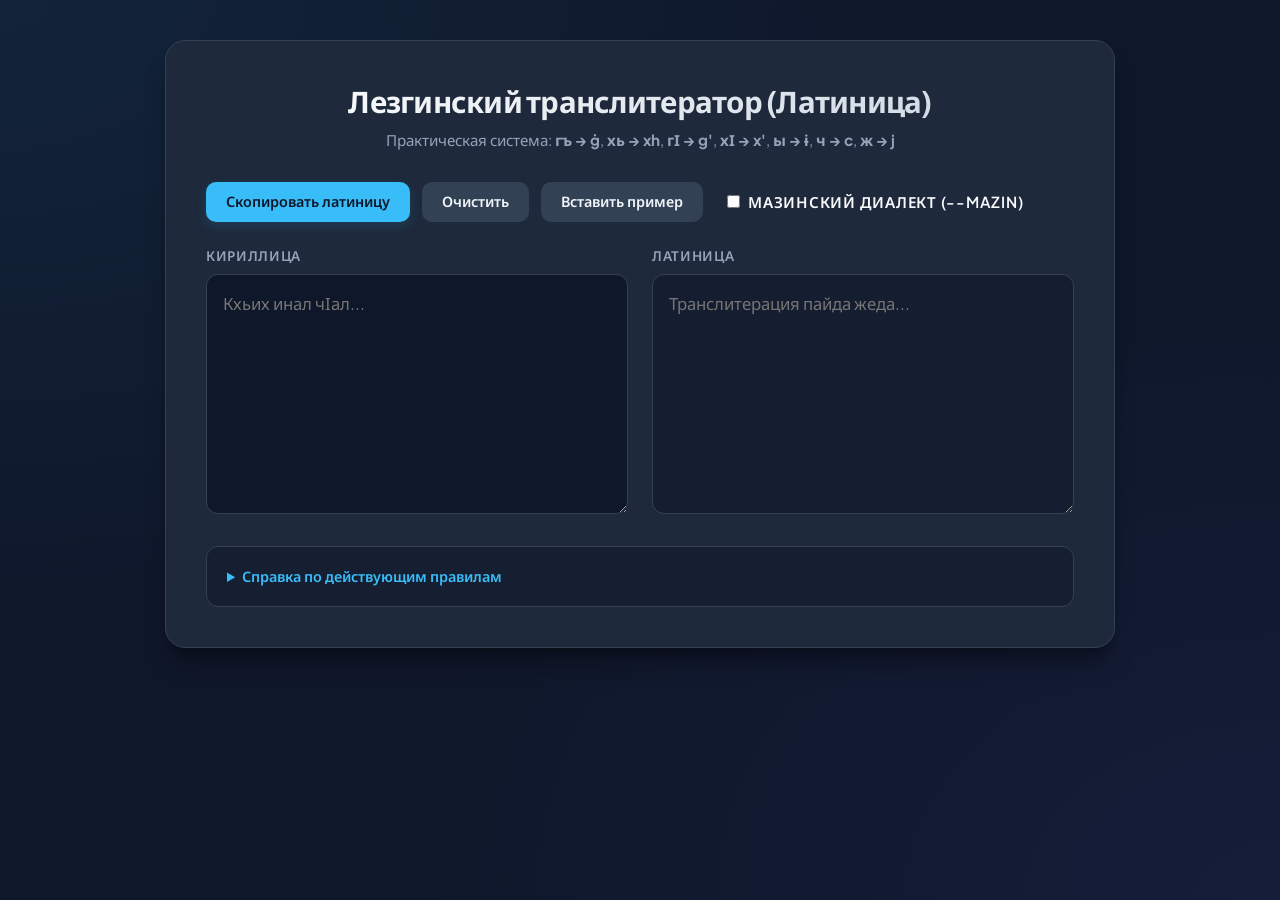
==== translit.html @ 874c747c "Update UI: enlarge report button and round bottom SRS action buttons" ====
<!DOCTYPE html>
<html lang="lez">
<head>
  <meta charset="UTF-8">
  <meta name="viewport" content="width=device-width, initial-scale=1.0">
  <title>Лезгинский транслитератор (Латиница)</title>
  <link rel="preconnect" href="https://fonts.googleapis.com">
  <link rel="preconnect" href="https://fonts.gstatic.com" crossorigin>
  <link href="https://fonts.googleapis.com/css2?family=JetBrains+Mono:wght@400;500&family=Plus+Jakarta+Sans:wght@400;500;600;700&family=Noto+Sans:wght@400;500;600;700&display=swap" rel="stylesheet">
  <style>
    :root {
      --bg: #0f172a;
      --card-bg: #1e293b;
      --card-border: #334155;
      --primary: #38bdf8;
      --primary-hover: #0ea5e9;
      --primary-glow: rgba(56, 189, 248, 0.15);
      --text: #f8fafc;
      --text-muted: #94a3b8;
      --input-bg: #0f172a;
      --input-border: #334155;
      --font-main: 'Plus Jakarta Sans', 'Noto Sans', system-ui, -apple-system, sans-serif;
      --font-mono: 'JetBrains Mono', monospace;
    }

    * {
      box-sizing: border-box;
      margin: 0;
      padding: 0;
    }

    body {
      font-family: var(--font-main);
      background-color: var(--bg);
      color: var(--text);
      min-height: 100vh;
      padding: 2.5rem 1rem;
      display: flex;
      justify-content: center;
      align-items: flex-start;
      background-image: 
        radial-gradient(at 0% 0%, rgba(56, 189, 248, 0.08) 0px, transparent 50%),
        radial-gradient(at 100% 100%, rgba(99, 102, 241, 0.08) 0px, transparent 50%);
    }

    .container {
      width: 100%;
      max-width: 950px;
      background: var(--card-bg);
      padding: 2.5rem;
      border-radius: 20px;
      border: 1px solid var(--card-border);
      box-shadow: 0 20px 25px -5px rgba(0, 0, 0, 0.3), 0 8px 10px -6px rgba(0, 0, 0, 0.3);
    }

    header {
      margin-bottom: 2rem;
      text-align: center;
    }

    h1 {
      font-size: 1.85rem;
      font-weight: 700;
      color: #ffffff;
      letter-spacing: -0.025em;
      margin-bottom: 0.5rem;
      background: linear-gradient(135deg, #ffffff 0%, #cbd5e1 100%);
      -webkit-background-clip: text;
      -webkit-text-fill-color: transparent;
    }

    p.desc {
      font-size: 0.95rem;
      color: var(--text-muted);
    }

    .controls {
      display: flex;
      gap: 0.75rem;
      flex-wrap: wrap;
      margin-bottom: 1.5rem;
    }

    button {
      font-family: var(--font-main);
      padding: 0.65rem 1.25rem;
      font-size: 0.9rem;
      font-weight: 600;
      border-radius: 10px;
      border: none;
      cursor: pointer;
      background: var(--primary);
      color: #0f172a;
      transition: all 0.2s ease;
      box-shadow: 0 4px 12px var(--primary-glow);
    }

    button:hover {
      background: var(--primary-hover);
      transform: translateY(-1px);
    }

    button:active {
      transform: translateY(0);
    }

    button.secondary {
      background: #334155;
      color: #f1f5f9;
      box-shadow: none;
    }

    button.secondary:hover {
      background: #475569;
    }

    .editors {
      display: grid;
      grid-template-columns: 1fr 1fr;
      gap: 1.5rem;
      margin-bottom: 2rem;
    }

    @media (max-width: 768px) {
      .editors {
        grid-template-columns: 1fr;
      }
    }

    .editor-group {
      display: flex;
      flex-direction: column;
      gap: 0.6rem;
    }

    label {
      font-weight: 600;
      font-size: 0.85rem;
      text-transform: uppercase;
      letter-spacing: 0.05em;
      color: var(--text-muted);
    }

    textarea {
      width: 100%;
      height: 240px;
      padding: 1rem;
      border-radius: 12px;
      background-color: var(--input-bg);
      border: 1px solid var(--input-border);
      color: #f8fafc;
      font-size: 1.05rem;
      font-family: var(--font-main);
      line-height: 1.6;
      resize: vertical;
      outline: none;
      transition: all 0.2s ease;
    }

    textarea:focus {
      border-color: var(--primary);
      box-shadow: 0 0 0 3px var(--primary-glow);
    }

    textarea[readonly] {
      background-color: rgba(15, 23, 42, 0.6);
      color: #38bdf8;
    }

    .rules-summary {
      background: rgba(15, 23, 42, 0.5);
      border: 1px solid var(--card-border);
      border-radius: 12px;
      padding: 1.25rem;
      font-size: 0.9rem;
    }

    .rules-summary summary {
      cursor: pointer;
      font-weight: 600;
      color: var(--primary);
      outline: none;
    }

    .rules-summary ul {
      margin-top: 1rem;
      margin-left: 1.25rem;
      line-height: 1.7;
      color: #cbd5e1;
    }

    .rules-summary code {
      font-family: var(--font-mono);
      background: #334155;
      padding: 0.15rem 0.4rem;
      border-radius: 5px;
      color: #f8fafc;
      font-size: 0.85em;
    }
  </style>
</head>
<body>

<div class="container">
  <header>
    <h1>Лезгинский транслитератор (Латиница)</h1>
    <p class="desc">Практическая система: <b>гъ → ġ</b>, <b>хь → xh</b>, <b>гӀ → g'</b>, <b>хӀ → x'</b>, <b>ы → ɨ</b>, <b>ч → c</b>, <b>ж → j</b></p>
  </header>

  <div class="controls">
    <button type="button" id="copyBtn">Скопировать латиницу</button>
    <button type="button" class="secondary" id="clearBtn">Очистить</button>
    <button type="button" class="secondary" id="sampleBtn">Вставить пример</button>
    <label style="display:inline-flex; align-items:center; gap:8px; margin-left:12px; cursor:pointer; color:var(--text); font-size:0.95rem;">
      <input type="checkbox" id="mazinCheck"> Мазинский диалект (--mazin)
    </label>
  </div>

  <div class="editors">
    <div class="editor-group">
      <label for="cyrInput">Кириллица</label>
      <textarea id="cyrInput" placeholder="Кхьих инал чӀал..."></textarea>
    </div>

    <div class="editor-group">
      <label for="latOutput">Латиница</label>
      <textarea id="latOutput" readonly placeholder="Транслитерация пайда жеда..."></textarea>
    </div>
  </div>

  <details class="rules-summary">
    <summary>Справка по действующим правилам</summary>
    <ul>
      <li><b>Увулярные / Диграфы:</b> гъ → <code>ġ</code>, гь → <code>h</code>, гӀ → <code>g'</code>, хь → <code>xh</code>, хъ → <code>qh</code>, хӀ → <code>x'</code>, къ → <code>q</code>, кь → <code>q'</code></li>
      <li><b>Абруптивы:</b> пӀ → <code>p'</code>, тӀ → <code>t'</code>, кӀ → <code>k'</code>, цӀ → <code>ts'</code>, чӀ → <code>c'</code></li>
      <li><b>Лабиализация:</b> гъв → <code>ġw</code>, хьв → <code>xhw</code>, хъв → <code>qhw</code>, кӀв → <code>k'w</code>, цӀв → <code>ts'w</code>, чӀв → <code>c'w</code> и т.д.</li>
      <li><b>Гласные:</b> ы → <code>ɨ</code>, аа → <code>ā</code>, аьаь (--mazin) → <code>ǣ</code>, ъ → <code>'</code>, ь → (удаляется вне диграфов)</li>
      <li><b>Мазинские кольца:</b> чӀ˚в → <code>c'˚w</code>, чh˚ → <code>ch̊</code>, ж˚в → <code>j̊w</code>, ш˚ → <code>sh̊</code> и т.д.</li>
    </ul>
  </details>
</div>

<script src="js/utils.js"></script>
<script>
// UI Логика
const cyrInput = document.getElementById('cyrInput');
const latOutput = document.getElementById('latOutput');
const mazinCheck = document.getElementById('mazinCheck');
const copyBtn = document.getElementById('copyBtn');
const clearBtn = document.getElementById('clearBtn');
const sampleBtn = document.getElementById('sampleBtn');

function handleConvert() {
  if (typeof transliterateLezgi === 'function') {
    latOutput.value = transliterateLezgi(cyrInput.value, mazinCheck ? mazinCheck.checked : false);
  }
}

cyrInput.addEventListener('input', handleConvert);
if (mazinCheck) {
  mazinCheck.addEventListener('change', handleConvert);
}

copyBtn.addEventListener('click', () => {
  if (!latOutput.value) return;
  navigator.clipboard.writeText(latOutput.value).then(() => {
    const originalText = copyBtn.innerText;
    copyBtn.innerText = 'Скопировано! ✓';
    setTimeout(() => copyBtn.innerText = originalText, 1500);
  });
});

clearBtn.addEventListener('click', () => {
  cyrInput.value = '';
  latOutput.value = '';
  cyrInput.focus();
});

sampleBtn.addEventListener('click', () => {
  cyrInput.value = `Чи чӀал цӀай я! Жув, вац, цав, чан, ша!
Гъед, хӀуьрмет, гӀвал, кӀвал.
Мазин пример: аьаь, чӀ˚в, чh˚.
Ел ава, беден сагърай, къвезвач, хъфизва.`;
  handleConvert();
});
</script>

</body>
</html>
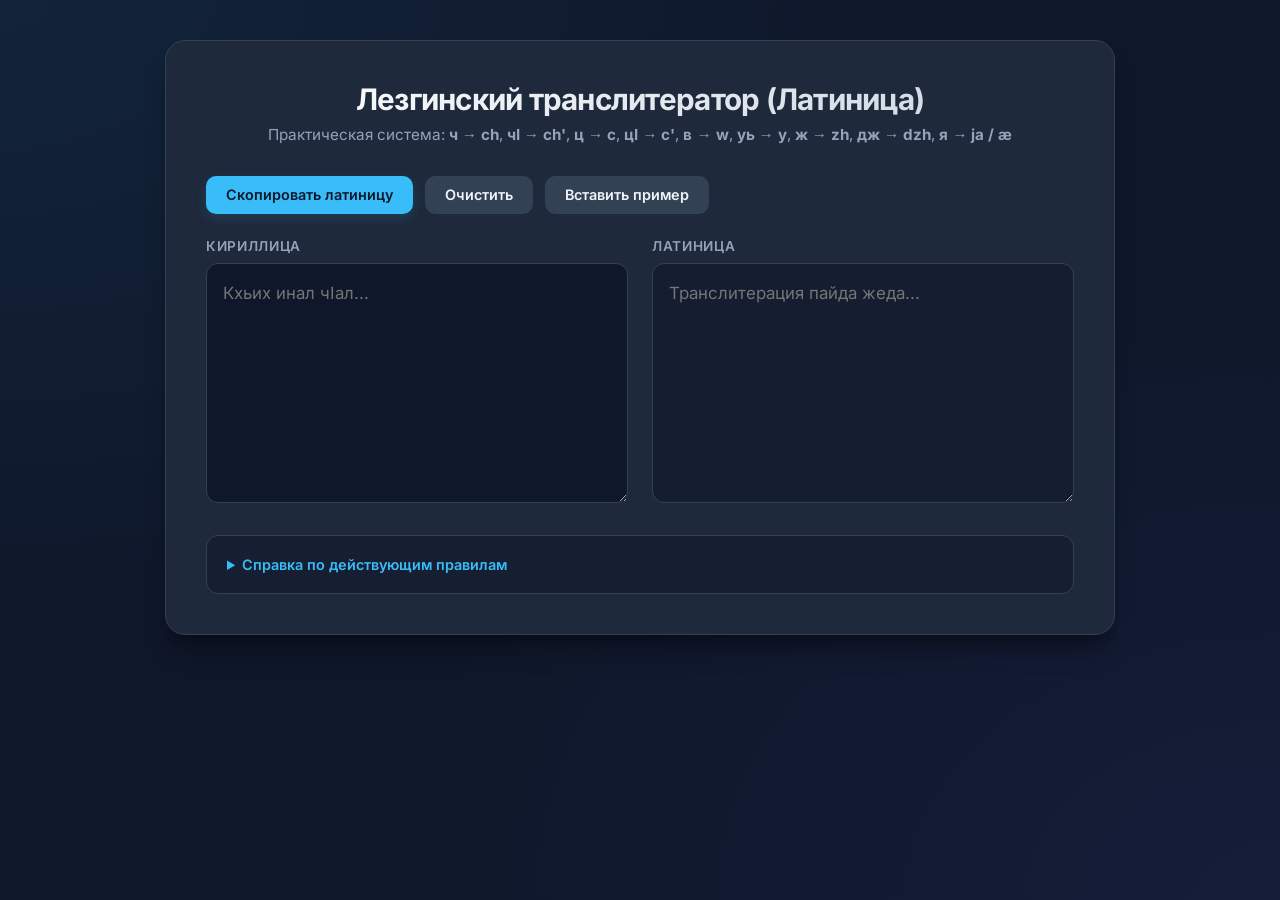
==== commit 6358838b: "feat(reading): Add native audio, standalone js/reading-data.js database and 113 orthoepic practice q" ====
--- a/translit.html
+++ b/translit.html
@@ -4,9 +4,7 @@
   <meta charset="UTF-8">
   <meta name="viewport" content="width=device-width, initial-scale=1.0">
   <title>Лезгинский транслитератор (Латиница)</title>
-  <link rel="preconnect" href="https://fonts.googleapis.com">
-  <link rel="preconnect" href="https://fonts.gstatic.com" crossorigin>
-  <link href="https://fonts.googleapis.com/css2?family=JetBrains+Mono:wght@400;500&family=Plus+Jakarta+Sans:wght@400;500;600;700&family=Noto+Sans:wght@400;500;600;700&display=swap" rel="stylesheet">
+  <link rel="stylesheet" href="./fonts.css">
   <style>
     :root {
       --bg: #0f172a;
@@ -19,8 +17,8 @@
       --text-muted: #94a3b8;
       --input-bg: #0f172a;
       --input-border: #334155;
-      --font-main: 'Plus Jakarta Sans', 'Noto Sans', system-ui, -apple-system, sans-serif;
-      --font-mono: 'JetBrains Mono', monospace;
+      --font-main: 'Inter', -apple-system, BlinkMacSystemFont, 'SF Pro Text', 'Segoe UI', Roboto, sans-serif;
+      --font-mono: ui-monospace, SFMono-Regular, Menlo, Monaco, Consolas, "Liberation Mono", "Courier New", monospace;
     }
 
     * {
@@ -204,16 +202,13 @@
 <div class="container">
   <header>
     <h1>Лезгинский транслитератор (Латиница)</h1>
-    <p class="desc">Практическая система: <b>гъ → ġ</b>, <b>хь → xh</b>, <b>гӀ → g'</b>, <b>хӀ → x'</b>, <b>ы → ɨ</b>, <b>ч → c</b>, <b>ж → j</b></p>
+    <p class="desc">Практическая система: <b>ч → ch</b>, <b>чӀ → ch'</b>, <b>ц → c</b>, <b>цӀ → c'</b>, <b>в → w</b>, <b>уь → y</b>, <b>ж → zh</b>, <b>дж → dzh</b>, <b>я → ja / æ</b></p>
   </header>
 
   <div class="controls">
     <button type="button" id="copyBtn">Скопировать латиницу</button>
     <button type="button" class="secondary" id="clearBtn">Очистить</button>
     <button type="button" class="secondary" id="sampleBtn">Вставить пример</button>
-    <label style="display:inline-flex; align-items:center; gap:8px; margin-left:12px; cursor:pointer; color:var(--text); font-size:0.95rem;">
-      <input type="checkbox" id="mazinCheck"> Мазинский диалект (--mazin)
-    </label>
   </div>
 
   <div class="editors">
@@ -231,11 +226,12 @@
   <details class="rules-summary">
     <summary>Справка по действующим правилам</summary>
     <ul>
-      <li><b>Увулярные / Диграфы:</b> гъ → <code>ġ</code>, гь → <code>h</code>, гӀ → <code>g'</code>, хь → <code>xh</code>, хъ → <code>qh</code>, хӀ → <code>x'</code>, къ → <code>q</code>, кь → <code>q'</code></li>
-      <li><b>Абруптивы:</b> пӀ → <code>p'</code>, тӀ → <code>t'</code>, кӀ → <code>k'</code>, цӀ → <code>ts'</code>, чӀ → <code>c'</code></li>
-      <li><b>Лабиализация:</b> гъв → <code>ġw</code>, хьв → <code>xhw</code>, хъв → <code>qhw</code>, кӀв → <code>k'w</code>, цӀв → <code>ts'w</code>, чӀв → <code>c'w</code> и т.д.</li>
-      <li><b>Гласные:</b> ы → <code>ɨ</code>, аа → <code>ā</code>, аьаь (--mazin) → <code>ǣ</code>, ъ → <code>'</code>, ь → (удаляется вне диграфов)</li>
-      <li><b>Мазинские кольца:</b> чӀ˚в → <code>c'˚w</code>, чh˚ → <code>ch̊</code>, ж˚в → <code>j̊w</code>, ш˚ → <code>sh̊</code> и т.д.</li>
+      <li><b>Абруптивы:</b> чӀ → <code>ch'</code>, цӀ → <code>c'</code>, кӀ → <code>k'</code>, тӀ → <code>t'</code>, пӀ → <code>p'</code>, кь → <code>q'</code></li>
+      <li><b>Шипящие и аффрикаты:</b> ч → <code>ch</code>, ш → <code>sh</code>, ж → <code>zh</code>, дж → <code>dzh</code>, дз → <code>dz</code>, ц → <code>c</code>, щ → <code>shch</code></li>
+      <li><b>Увулярные и гортанные:</b> къ → <code>q</code>, хъ → <code>qh</code>, гъ → <code>gh</code>, гь → <code>h</code>, хӀ → <code>h</code>, хь → <code>h</code>, х → <code>x</code></li>
+      <li><b>Гласные:</b> уь → <code>y</code>, я → <code>ja</code> (в начале слова / после гласных) и <code>æ</code> (после согласных), аь → <code>æ</code>, оь → <code>œ</code>, ы → <code>ə</code>, ю → <code>ju</code>, ё → <code>jo</code></li>
+      <li><b>Буква «Й»:</b> всегда → <code>j</code></li>
+      <li><b>Согласная «В» и знаки:</b> в → <code>w</code>; знаки <code>ъ</code>, <code>ь</code> и одиночная палочка <code>Ӏ</code> удаляются</li>
     </ul>
   </details>
 </div>
@@ -245,21 +241,17 @@
 // UI Логика
 const cyrInput = document.getElementById('cyrInput');
 const latOutput = document.getElementById('latOutput');
-const mazinCheck = document.getElementById('mazinCheck');
 const copyBtn = document.getElementById('copyBtn');
 const clearBtn = document.getElementById('clearBtn');
 const sampleBtn = document.getElementById('sampleBtn');
 
 function handleConvert() {
   if (typeof transliterateLezgi === 'function') {
-    latOutput.value = transliterateLezgi(cyrInput.value, mazinCheck ? mazinCheck.checked : false);
+    latOutput.value = transliterateLezgi(cyrInput.value);
   }
 }
 
 cyrInput.addEventListener('input', handleConvert);
-if (mazinCheck) {
-  mazinCheck.addEventListener('change', handleConvert);
-}
 
 copyBtn.addEventListener('click', () => {
   if (!latOutput.value) return;
@@ -278,8 +270,8 @@
 
 sampleBtn.addEventListener('click', () => {
   cyrInput.value = `Чи чӀал цӀай я! Жув, вац, цав, чан, ша!
-Гъед, хӀуьрмет, гӀвал, кӀвал.
-Мазин пример: аьаь, чӀ˚в, чh˚.
+Гъед, хӀуьрмет, кӀвал, къуьр, хъсан.
+Йис, майдан, чинебан, кьватӀ.
 Ел ава, беден сагърай, къвезвач, хъфизва.`;
   handleConvert();
 });
--- a/fonts.css
+++ b/fonts.css
@@ -0,0 +1,359 @@
+/* Inter - cyrillic-ext */
+@font-face {
+  font-family: 'Inter';
+  font-style: normal;
+  font-weight: 400;
+  font-display: swap;
+  src: url(./fonts/inter-cyrillic-ext-400.woff2) format('woff2');
+  unicode-range: U+0460-052F, U+1C80-1C8A, U+20B4, U+2DE0-2DFF, U+A640-A69F, U+FE2E-FE2F;
+}
+
+/* Inter - cyrillic */
+@font-face {
+  font-family: 'Inter';
+  font-style: normal;
+  font-weight: 400;
+  font-display: swap;
+  src: url(./fonts/inter-cyrillic-400.woff2) format('woff2');
+  unicode-range: U+0301, U+0400-045F, U+0490-0491, U+04B0-04B1, U+2116;
+}
+
+/* Inter - latin-ext */
+@font-face {
+  font-family: 'Inter';
+  font-style: normal;
+  font-weight: 400;
+  font-display: swap;
+  src: url(./fonts/inter-latin-ext-400.woff2) format('woff2');
+  unicode-range: U+0100-02BA, U+02BD-02C5, U+02C7-02CC, U+02CE-02D7, U+02DD-02FF, U+0304, U+0308, U+0329, U+1D00-1DBF, U+1E00-1E9F, U+1EF2-1EFF, U+2020, U+20A0-20AB, U+20AD-20C0, U+2113, U+2C60-2C7F, U+A720-A7FF;
+}
+
+/* Inter - latin */
+@font-face {
+  font-family: 'Inter';
+  font-style: normal;
+  font-weight: 400;
+  font-display: swap;
+  src: url(./fonts/inter-latin-400.woff2) format('woff2');
+  unicode-range: U+0000-00FF, U+0131, U+0152-0153, U+02BB-02BC, U+02C6, U+02DA, U+02DC, U+0304, U+0308, U+0329, U+2000-206F, U+20AC, U+2122, U+2191, U+2193, U+2212, U+2215, U+FEFF, U+FFFD;
+}
+
+/* Inter - cyrillic-ext */
+@font-face {
+  font-family: 'Inter';
+  font-style: normal;
+  font-weight: 500;
+  font-display: swap;
+  src: url(./fonts/inter-cyrillic-ext-500.woff2) format('woff2');
+  unicode-range: U+0460-052F, U+1C80-1C8A, U+20B4, U+2DE0-2DFF, U+A640-A69F, U+FE2E-FE2F;
+}
+
+/* Inter - cyrillic */
+@font-face {
+  font-family: 'Inter';
+  font-style: normal;
+  font-weight: 500;
+  font-display: swap;
+  src: url(./fonts/inter-cyrillic-500.woff2) format('woff2');
+  unicode-range: U+0301, U+0400-045F, U+0490-0491, U+04B0-04B1, U+2116;
+}
+
+/* Inter - latin-ext */
+@font-face {
+  font-family: 'Inter';
+  font-style: normal;
+  font-weight: 500;
+  font-display: swap;
+  src: url(./fonts/inter-latin-ext-500.woff2) format('woff2');
+  unicode-range: U+0100-02BA, U+02BD-02C5, U+02C7-02CC, U+02CE-02D7, U+02DD-02FF, U+0304, U+0308, U+0329, U+1D00-1DBF, U+1E00-1E9F, U+1EF2-1EFF, U+2020, U+20A0-20AB, U+20AD-20C0, U+2113, U+2C60-2C7F, U+A720-A7FF;
+}
+
+/* Inter - latin */
+@font-face {
+  font-family: 'Inter';
+  font-style: normal;
+  font-weight: 500;
+  font-display: swap;
+  src: url(./fonts/inter-latin-500.woff2) format('woff2');
+  unicode-range: U+0000-00FF, U+0131, U+0152-0153, U+02BB-02BC, U+02C6, U+02DA, U+02DC, U+0304, U+0308, U+0329, U+2000-206F, U+20AC, U+2122, U+2191, U+2193, U+2212, U+2215, U+FEFF, U+FFFD;
+}
+
+/* Inter - cyrillic-ext */
+@font-face {
+  font-family: 'Inter';
+  font-style: normal;
+  font-weight: 600;
+  font-display: swap;
+  src: url(./fonts/inter-cyrillic-ext-600.woff2) format('woff2');
+  unicode-range: U+0460-052F, U+1C80-1C8A, U+20B4, U+2DE0-2DFF, U+A640-A69F, U+FE2E-FE2F;
+}
+
+/* Inter - cyrillic */
+@font-face {
+  font-family: 'Inter';
+  font-style: normal;
+  font-weight: 600;
+  font-display: swap;
+  src: url(./fonts/inter-cyrillic-600.woff2) format('woff2');
+  unicode-range: U+0301, U+0400-045F, U+0490-0491, U+04B0-04B1, U+2116;
+}
+
+/* Inter - latin-ext */
+@font-face {
+  font-family: 'Inter';
+  font-style: normal;
+  font-weight: 600;
+  font-display: swap;
+  src: url(./fonts/inter-latin-ext-600.woff2) format('woff2');
+  unicode-range: U+0100-02BA, U+02BD-02C5, U+02C7-02CC, U+02CE-02D7, U+02DD-02FF, U+0304, U+0308, U+0329, U+1D00-1DBF, U+1E00-1E9F, U+1EF2-1EFF, U+2020, U+20A0-20AB, U+20AD-20C0, U+2113, U+2C60-2C7F, U+A720-A7FF;
+}
+
+/* Inter - latin */
+@font-face {
+  font-family: 'Inter';
+  font-style: normal;
+  font-weight: 600;
+  font-display: swap;
+  src: url(./fonts/inter-latin-600.woff2) format('woff2');
+  unicode-range: U+0000-00FF, U+0131, U+0152-0153, U+02BB-02BC, U+02C6, U+02DA, U+02DC, U+0304, U+0308, U+0329, U+2000-206F, U+20AC, U+2122, U+2191, U+2193, U+2212, U+2215, U+FEFF, U+FFFD;
+}
+
+/* Inter - cyrillic-ext */
+@font-face {
+  font-family: 'Inter';
+  font-style: normal;
+  font-weight: 700;
+  font-display: swap;
+  src: url(./fonts/inter-cyrillic-ext-700.woff2) format('woff2');
+  unicode-range: U+0460-052F, U+1C80-1C8A, U+20B4, U+2DE0-2DFF, U+A640-A69F, U+FE2E-FE2F;
+}
+
+/* Inter - cyrillic */
+@font-face {
+  font-family: 'Inter';
+  font-style: normal;
+  font-weight: 700;
+  font-display: swap;
+  src: url(./fonts/inter-cyrillic-700.woff2) format('woff2');
+  unicode-range: U+0301, U+0400-045F, U+0490-0491, U+04B0-04B1, U+2116;
+}
+
+/* Inter - latin-ext */
+@font-face {
+  font-family: 'Inter';
+  font-style: normal;
+  font-weight: 700;
+  font-display: swap;
+  src: url(./fonts/inter-latin-ext-700.woff2) format('woff2');
+  unicode-range: U+0100-02BA, U+02BD-02C5, U+02C7-02CC, U+02CE-02D7, U+02DD-02FF, U+0304, U+0308, U+0329, U+1D00-1DBF, U+1E00-1E9F, U+1EF2-1EFF, U+2020, U+20A0-20AB, U+20AD-20C0, U+2113, U+2C60-2C7F, U+A720-A7FF;
+}
+
+/* Inter - latin */
+@font-face {
+  font-family: 'Inter';
+  font-style: normal;
+  font-weight: 700;
+  font-display: swap;
+  src: url(./fonts/inter-latin-700.woff2) format('woff2');
+  unicode-range: U+0000-00FF, U+0131, U+0152-0153, U+02BB-02BC, U+02C6, U+02DA, U+02DC, U+0304, U+0308, U+0329, U+2000-206F, U+20AC, U+2122, U+2191, U+2193, U+2212, U+2215, U+FEFF, U+FFFD;
+}
+
+/* Inter - cyrillic-ext */
+@font-face {
+  font-family: 'Inter';
+  font-style: normal;
+  font-weight: 800;
+  font-display: swap;
+  src: url(./fonts/inter-cyrillic-ext-800.woff2) format('woff2');
+  unicode-range: U+0460-052F, U+1C80-1C8A, U+20B4, U+2DE0-2DFF, U+A640-A69F, U+FE2E-FE2F;
+}
+
+/* Inter - cyrillic */
+@font-face {
+  font-family: 'Inter';
+  font-style: normal;
+  font-weight: 800;
+  font-display: swap;
+  src: url(./fonts/inter-cyrillic-800.woff2) format('woff2');
+  unicode-range: U+0301, U+0400-045F, U+0490-0491, U+04B0-04B1, U+2116;
+}
+
+/* Inter - latin-ext */
+@font-face {
+  font-family: 'Inter';
+  font-style: normal;
+  font-weight: 800;
+  font-display: swap;
+  src: url(./fonts/inter-latin-ext-800.woff2) format('woff2');
+  unicode-range: U+0100-02BA, U+02BD-02C5, U+02C7-02CC, U+02CE-02D7, U+02DD-02FF, U+0304, U+0308, U+0329, U+1D00-1DBF, U+1E00-1E9F, U+1EF2-1EFF, U+2020, U+20A0-20AB, U+20AD-20C0, U+2113, U+2C60-2C7F, U+A720-A7FF;
+}
+
+/* Inter - latin */
+@font-face {
+  font-family: 'Inter';
+  font-style: normal;
+  font-weight: 800;
+  font-display: swap;
+  src: url(./fonts/inter-latin-800.woff2) format('woff2');
+  unicode-range: U+0000-00FF, U+0131, U+0152-0153, U+02BB-02BC, U+02C6, U+02DA, U+02DC, U+0304, U+0308, U+0329, U+2000-206F, U+20AC, U+2122, U+2191, U+2193, U+2212, U+2215, U+FEFF, U+FFFD;
+}
+
+/* Manrope - cyrillic-ext */
+@font-face {
+  font-family: 'Manrope';
+  font-style: normal;
+  font-weight: 500;
+  font-display: swap;
+  src: url(./fonts/manrope-cyrillic-ext-500.woff2) format('woff2');
+  unicode-range: U+0460-052F, U+1C80-1C8A, U+20B4, U+2DE0-2DFF, U+A640-A69F, U+FE2E-FE2F;
+}
+
+/* Manrope - cyrillic */
+@font-face {
+  font-family: 'Manrope';
+  font-style: normal;
+  font-weight: 500;
+  font-display: swap;
+  src: url(./fonts/manrope-cyrillic-500.woff2) format('woff2');
+  unicode-range: U+0301, U+0400-045F, U+0490-0491, U+04B0-04B1, U+2116;
+}
+
+/* Manrope - latin-ext */
+@font-face {
+  font-family: 'Manrope';
+  font-style: normal;
+  font-weight: 500;
+  font-display: swap;
+  src: url(./fonts/manrope-latin-ext-500.woff2) format('woff2');
+  unicode-range: U+0100-02BA, U+02BD-02C5, U+02C7-02CC, U+02CE-02D7, U+02DD-02FF, U+0304, U+0308, U+0329, U+1D00-1DBF, U+1E00-1E9F, U+1EF2-1EFF, U+2020, U+20A0-20AB, U+20AD-20C0, U+2113, U+2C60-2C7F, U+A720-A7FF;
+}
+
+/* Manrope - latin */
+@font-face {
+  font-family: 'Manrope';
+  font-style: normal;
+  font-weight: 500;
+  font-display: swap;
+  src: url(./fonts/manrope-latin-500.woff2) format('woff2');
+  unicode-range: U+0000-00FF, U+0131, U+0152-0153, U+02BB-02BC, U+02C6, U+02DA, U+02DC, U+0304, U+0308, U+0329, U+2000-206F, U+20AC, U+2122, U+2191, U+2193, U+2212, U+2215, U+FEFF, U+FFFD;
+}
+
+/* Manrope - cyrillic-ext */
+@font-face {
+  font-family: 'Manrope';
+  font-style: normal;
+  font-weight: 600;
+  font-display: swap;
+  src: url(./fonts/manrope-cyrillic-ext-600.woff2) format('woff2');
+  unicode-range: U+0460-052F, U+1C80-1C8A, U+20B4, U+2DE0-2DFF, U+A640-A69F, U+FE2E-FE2F;
+}
+
+/* Manrope - cyrillic */
+@font-face {
+  font-family: 'Manrope';
+  font-style: normal;
+  font-weight: 600;
+  font-display: swap;
+  src: url(./fonts/manrope-cyrillic-600.woff2) format('woff2');
+  unicode-range: U+0301, U+0400-045F, U+0490-0491, U+04B0-04B1, U+2116;
+}
+
+/* Manrope - latin-ext */
+@font-face {
+  font-family: 'Manrope';
+  font-style: normal;
+  font-weight: 600;
+  font-display: swap;
+  src: url(./fonts/manrope-latin-ext-600.woff2) format('woff2');
+  unicode-range: U+0100-02BA, U+02BD-02C5, U+02C7-02CC, U+02CE-02D7, U+02DD-02FF, U+0304, U+0308, U+0329, U+1D00-1DBF, U+1E00-1E9F, U+1EF2-1EFF, U+2020, U+20A0-20AB, U+20AD-20C0, U+2113, U+2C60-2C7F, U+A720-A7FF;
+}
+
+/* Manrope - latin */
+@font-face {
+  font-family: 'Manrope';
+  font-style: normal;
+  font-weight: 600;
+  font-display: swap;
+  src: url(./fonts/manrope-latin-600.woff2) format('woff2');
+  unicode-range: U+0000-00FF, U+0131, U+0152-0153, U+02BB-02BC, U+02C6, U+02DA, U+02DC, U+0304, U+0308, U+0329, U+2000-206F, U+20AC, U+2122, U+2191, U+2193, U+2212, U+2215, U+FEFF, U+FFFD;
+}
+
+/* Manrope - cyrillic-ext */
+@font-face {
+  font-family: 'Manrope';
+  font-style: normal;
+  font-weight: 700;
+  font-display: swap;
+  src: url(./fonts/manrope-cyrillic-ext-700.woff2) format('woff2');
+  unicode-range: U+0460-052F, U+1C80-1C8A, U+20B4, U+2DE0-2DFF, U+A640-A69F, U+FE2E-FE2F;
+}
+
+/* Manrope - cyrillic */
+@font-face {
+  font-family: 'Manrope';
+  font-style: normal;
+  font-weight: 700;
+  font-display: swap;
+  src: url(./fonts/manrope-cyrillic-700.woff2) format('woff2');
+  unicode-range: U+0301, U+0400-045F, U+0490-0491, U+04B0-04B1, U+2116;
+}
+
+/* Manrope - latin-ext */
+@font-face {
+  font-family: 'Manrope';
+  font-style: normal;
+  font-weight: 700;
+  font-display: swap;
+  src: url(./fonts/manrope-latin-ext-700.woff2) format('woff2');
+  unicode-range: U+0100-02BA, U+02BD-02C5, U+02C7-02CC, U+02CE-02D7, U+02DD-02FF, U+0304, U+0308, U+0329, U+1D00-1DBF, U+1E00-1E9F, U+1EF2-1EFF, U+2020, U+20A0-20AB, U+20AD-20C0, U+2113, U+2C60-2C7F, U+A720-A7FF;
+}
+
+/* Manrope - latin */
+@font-face {
+  font-family: 'Manrope';
+  font-style: normal;
+  font-weight: 700;
+  font-display: swap;
+  src: url(./fonts/manrope-latin-700.woff2) format('woff2');
+  unicode-range: U+0000-00FF, U+0131, U+0152-0153, U+02BB-02BC, U+02C6, U+02DA, U+02DC, U+0304, U+0308, U+0329, U+2000-206F, U+20AC, U+2122, U+2191, U+2193, U+2212, U+2215, U+FEFF, U+FFFD;
+}
+
+/* Manrope - cyrillic-ext */
+@font-face {
+  font-family: 'Manrope';
+  font-style: normal;
+  font-weight: 800;
+  font-display: swap;
+  src: url(./fonts/manrope-cyrillic-ext-800.woff2) format('woff2');
+  unicode-range: U+0460-052F, U+1C80-1C8A, U+20B4, U+2DE0-2DFF, U+A640-A69F, U+FE2E-FE2F;
+}
+
+/* Manrope - cyrillic */
+@font-face {
+  font-family: 'Manrope';
+  font-style: normal;
+  font-weight: 800;
+  font-display: swap;
+  src: url(./fonts/manrope-cyrillic-800.woff2) format('woff2');
+  unicode-range: U+0301, U+0400-045F, U+0490-0491, U+04B0-04B1, U+2116;
+}
+
+/* Manrope - latin-ext */
+@font-face {
+  font-family: 'Manrope';
+  font-style: normal;
+  font-weight: 800;
+  font-display: swap;
+  src: url(./fonts/manrope-latin-ext-800.woff2) format('woff2');
+  unicode-range: U+0100-02BA, U+02BD-02C5, U+02C7-02CC, U+02CE-02D7, U+02DD-02FF, U+0304, U+0308, U+0329, U+1D00-1DBF, U+1E00-1E9F, U+1EF2-1EFF, U+2020, U+20A0-20AB, U+20AD-20C0, U+2113, U+2C60-2C7F, U+A720-A7FF;
+}
+
+/* Manrope - latin */
+@font-face {
+  font-family: 'Manrope';
+  font-style: normal;
+  font-weight: 800;
+  font-display: swap;
+  src: url(./fonts/manrope-latin-800.woff2) format('woff2');
+  unicode-range: U+0000-00FF, U+0131, U+0152-0153, U+02BB-02BC, U+02C6, U+02DA, U+02DC, U+0304, U+0308, U+0329, U+2000-206F, U+20AC, U+2122, U+2191, U+2193, U+2212, U+2215, U+FEFF, U+FFFD;
+}
